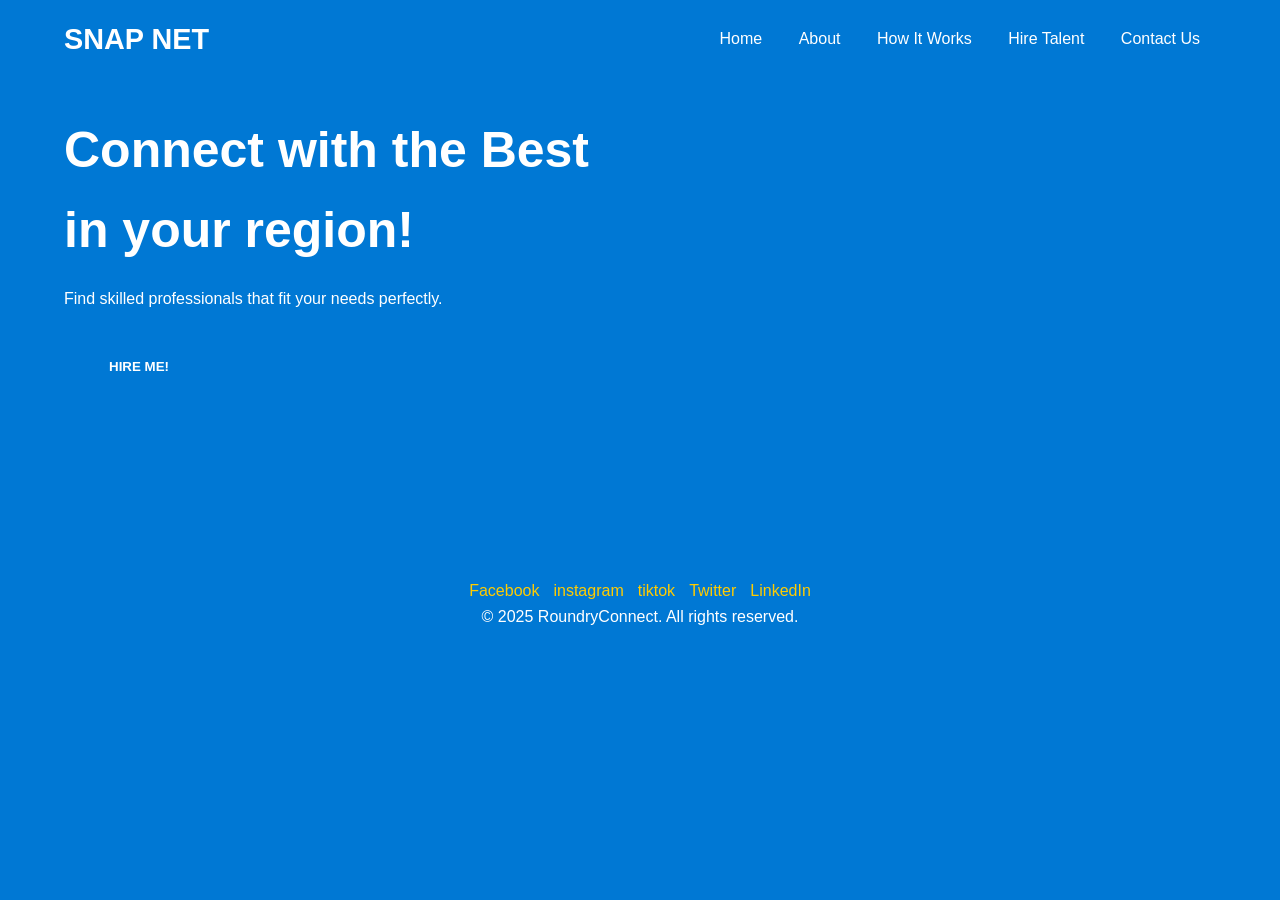
==== index.html @ f58a97e4 "Add files via upload" ====
<!DOCTYPE html>
<html lang="en">
<head>
    <meta charset="UTF-8">
    <meta name="viewport" content="width=device-width, initial-scale=1.0">
    <title>SNAP net</title>
    <link rel="stylesheet" href="style.css">
</head>
<body>
    <header class="main-header">
        <div class="container">
            <h1 class="logo">SNAP NET</h1>
            <nav class="nav-menu">
                <a href="#home">Home</a>
                <a href="about.html">About</a>
                <a href="how-it-works.html">How It Works</a>
                <a href="hire-me.html">Hire Talent</a>
                <a href="#contact">Contact Us</a>
            </nav>
        </div>
    </header>

    <section id="home" class="hero">
        <div class="container">
            <h2>Connect with the Best<br>in your region!</h2>
            <p>Find skilled professionals that fit your needs perfectly.</p>
            <!-- From Uiverse.io by alexmaracinaru --> 
<button><a href="hire-me.html">
    <span class="box">
        Hire Me!
    </span>
</a>
</button>
        </div>
        <div class="home-img">
            
        </div>
    </section>

    <footer class="main-footer">
        <div class="container">
            <div class="social-icons">
                <a href="#">Facebook</a> 
                <a href="#">instagram</a>
                <a href="#">tiktok</a>
                <a href="#">Twitter</a>
                <a href="#">LinkedIn</a>
            <p>&copy; 2025 RoundryConnect. All rights reserved.</p>
            
            </div>
        </div>
    </footer>

    <script src="script.js"></script>
</body>
</html>
---- style.css ----
/* General Reset */
* {
    margin: 0;
    padding: 0;
    box-sizing: border-box;
}

body {
    font-family: Arial, sans-serif;
    line-height: 1.6;
    color: #333;
    background-color: #0078d4;
}
body.dark-mode {background-color: #2c3e50; /* Dark background */
    color: white; /* Light text */ }
.container {
    width: 90%;
    max-width: 1200px;
    margin: 0 auto;
    font-family: Helvetica, Verdana, sans-serif;
}

/* Header */
.main-header {
    background: transparent;
    color: #fff;
    padding: 1rem 0;
}

.main-header .container {
    display: flex;
    justify-content: space-between;
    align-items: center;
    
}

.logo {
    font-size: 1.8rem;
    font-weight: bold;
}

.nav-menu a {
    color: #fff;
    text-decoration: none;
    margin: 0 1rem;
    font-size: 1rem;
    transition: color 0.3s;
}

.nav-menu a:hover {
    color: #ffdd57;
}

/* Hero Section */
.hero {
    color: #fff;
    padding: 2rem 0;
}

.hero h2 {
    font-size: 50px;
    margin-bottom: 1rem;
    font-weight: bolder;
}

.hero p {
    font-size: bolder;
    margin-bottom: 2rem;
}

/* From Uiverse.io by Cornerstone-04 */ 
.box {
    width: 140px;
    height: auto;
    float: left;
    transition: .5s linear;
    position: relative;
    display: block;
    overflow: hidden;
    padding: 15px;
    text-align: center;
    margin: 0 5px;
    background: transparent;
    text-transform: uppercase;
    font-weight: 900;
    color:white;
  }
  
  .box:before {
    position: absolute;
    content: '';
    left: 0;
    bottom: 0;
    height: 4px;
    width: 100%;
    border-bottom: 4px solid transparent;
    border-left: 4px solid transparent;
    box-sizing: border-box;
    transform: translateX(100%);
  }
  
  .box:after {
    position: absolute;
    content: '';
    top: 0;
    left: 0;
    width: 100%;
    height: 4px;
    border-top: 4px solid transparent;
    border-right: 4px solid transparent;
    box-sizing: border-box;
    transform: translateX(-100%);
  }
  
  .box:hover {
    box-shadow: 0 5px 15px rgba(0, 0, 0, 0.5);
  }
  
  .box:hover:before {
    border-color: #ffffff;
    height: 100%;
    transform: translateX(0);
    transition: .3s transform linear, .3s height linear .3s;
  }
  
  .box:hover:after {
    border-color: #ffffff;
    height: 100%;
    transform: translateX(0);
    transition: .3s transform linear, .3s height linear .5s;
  }
  
  button {
    color: rgb(255, 255, 255);
    text-decoration: none;
    cursor: pointer;
    outline: none;
    border: none;
    background: transparent;
  }

/* Info Sections */
.info-section {
    padding: 2rem 0;
    background: #fff;
    margin-bottom: 1rem;
}

.info-section h2 {
    text-align: center;
    margin-bottom: 1rem;
    color: #0078d4;
}

.info-section p {
    text-align: center;
    font-size: 1.1rem;
}

.info-section ol {
    max-width: 800px;
    margin: 0 auto;
    padding-left: 2rem;
}

.info-section li {
    margin-bottom: 0.5rem;
}

/* Talent Section */
.talent-section {
    padding: 2rem 0;
    background: #0078d4;
}

.talent-section h2 {
    text-align: center;
    margin-bottom: 2rem;
    color: #0078d4;
}

.talent-grid {
    display: grid;
    grid-template-columns: repeat(auto-fit, minmax(250px, 1fr));
    gap: 1.5rem;
}

.talent-card {
    background: #ffffff;
    border: 2px solid #0078d4;
    border-radius: 15px;
    padding: 3rem;
    text-align: center;
    transition: box-shadow 0.3s;
    margin-inline: 60px;
}

.talent-card:hover {
    box-shadow: 0 4px 10px rgba(0, 0, 0, 0.1);
}

.talent-card img {
    width: 100px;
    height: 100px;
    border-radius: 50%;
    margin-bottom: 1rem;
}

.talent-card h3 {
    font-size: 1.2rem;
    margin-bottom: 0.5rem;
    color: #0078d4;
}

.talent-card button {
    background: #0078d4;
    color: #fff;
    border: none;
    padding: 0.5rem 1rem;
    cursor: pointer;
    border-radius: 4px;
    transition: 0.3s;
}

.talent-card button:hover {
    background: #000000;
}
/* Footer */
.main-footer {
    color: #fff;
    text-align: center;
    margin-top: 150.10px;
   
}

.main-footer p {
    margin-bottom: 0.5rem;
}

.main-footer .social-icons a {
    color: #ffcc00;
    text-decoration: none;
    margin: 0 0.3rem;
    transition: color 0.3s;
}

.main-footer .social-icons a:hover {
    color: #ffc107;
}
/* From Uiverse.io by marcelodolza */ 
/* From Uiverse.io by Praashoo7 */
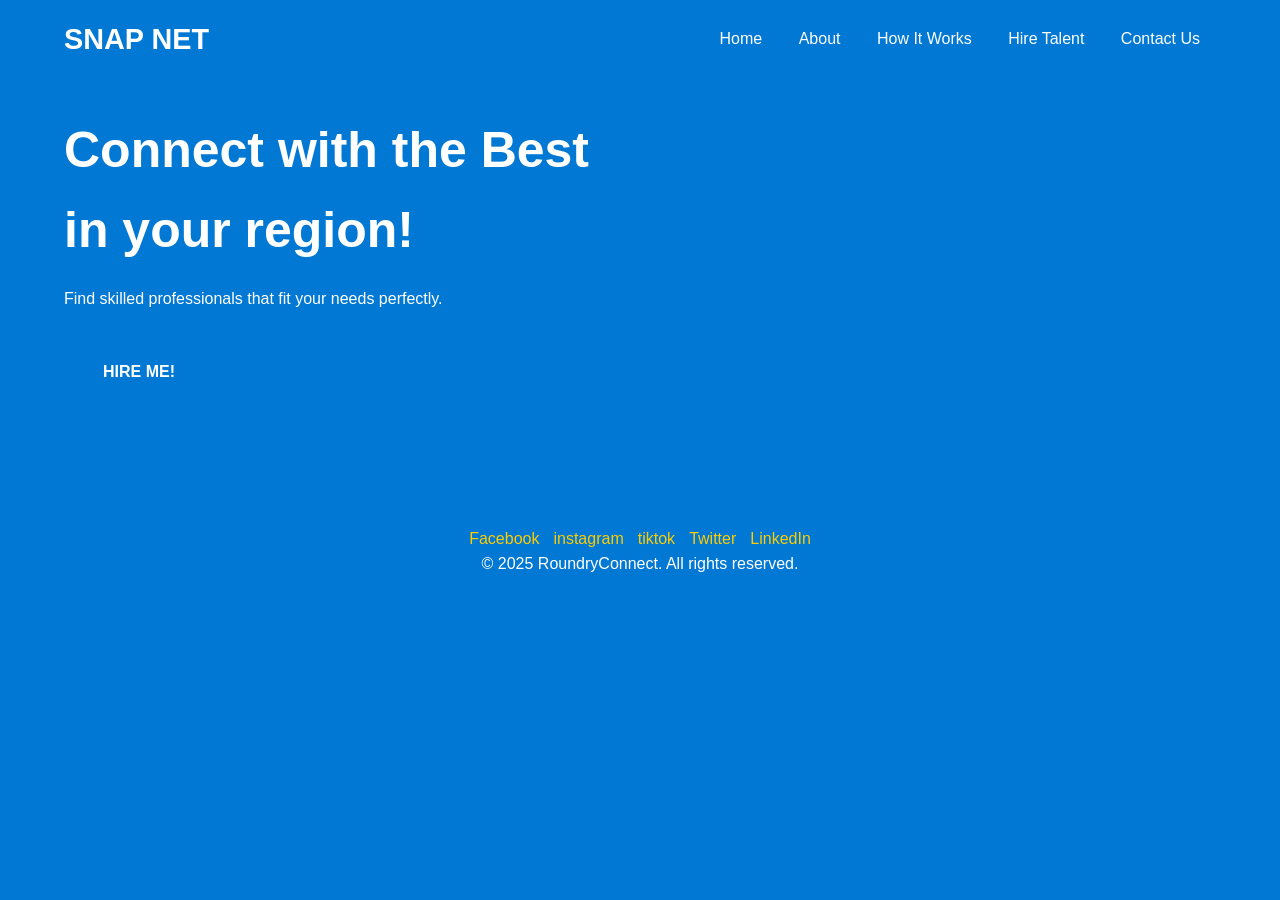
==== commit 3e7f1899: "Upgrade and fix: modern meta/OG tags, a11y, responsive CSS, JS bug fixes, READMEs; build fixes for a" ====
--- a/index.html
+++ b/index.html
@@ -3,16 +3,21 @@
 <head>
     <meta charset="UTF-8">
     <meta name="viewport" content="width=device-width, initial-scale=1.0">
-    <title>SNAP net</title>
+    <title>SnapNet — Connect with Skilled Professionals</title>
+    <meta name="description" content="SnapNet is a freelance hiring platform that connects you with skilled professionals in your region.">
+    <meta property="og:title" content="SnapNet — Connect with Skilled Professionals">
+    <meta property="og:description" content="Find skilled professionals that fit your needs perfectly.">
+    <meta property="og:type" content="website">
+    <link rel="icon" href="data:image/svg+xml,<svg xmlns='http://www.w3.org/2000/svg' viewBox='0 0 100 100'><text y='.9em' font-size='90'>⚡</text></svg>">
     <link rel="stylesheet" href="style.css">
 </head>
 <body>
     <header class="main-header">
         <div class="container">
             <h1 class="logo">SNAP NET</h1>
-            <nav class="nav-menu">
+            <nav class="nav-menu" aria-label="Main navigation">
                 <a href="#home">Home</a>
-                <a href="about.html">About</a>
+                <a href="#about">About</a>
                 <a href="how-it-works.html">How It Works</a>
                 <a href="hire-me.html">Hire Talent</a>
                 <a href="#contact">Contact Us</a>
@@ -24,13 +29,7 @@
         <div class="container">
             <h2>Connect with the Best<br>in your region!</h2>
             <p>Find skilled professionals that fit your needs perfectly.</p>
-            <!-- From Uiverse.io by alexmaracinaru --> 
-<button><a href="hire-me.html">
-    <span class="box">
-        Hire Me!
-    </span>
-</a>
-</button>
+            <a href="hire-me.html" class="box">Hire Me!</a>
         </div>
         <div class="home-img">
             
--- a/style.css
+++ b/style.css
@@ -3,6 +3,22 @@
     margin: 0;
     padding: 0;
     box-sizing: border-box;
+}
+
+:focus-visible {
+    outline: 3px solid #ffdd57;
+    outline-offset: 2px;
+}
+
+@media (prefers-reduced-motion: reduce) {
+    *,
+    *::before,
+    *::after {
+        animation-duration: 0.01ms !important;
+        animation-iteration-count: 1 !important;
+        transition-duration: 0.01ms !important;
+        scroll-behavior: auto !important;
+    }
 }
 
 body {
@@ -130,11 +146,18 @@
     transition: .3s transform linear, .3s height linear .5s;
   }
   
+  a.box {
+    color: rgb(255, 255, 255);
+    text-decoration: none;
+    cursor: pointer;
+    border: none;
+    background: transparent;
+  }
+
   button {
     color: rgb(255, 255, 255);
     text-decoration: none;
     cursor: pointer;
-    outline: none;
     border: none;
     background: transparent;
   }
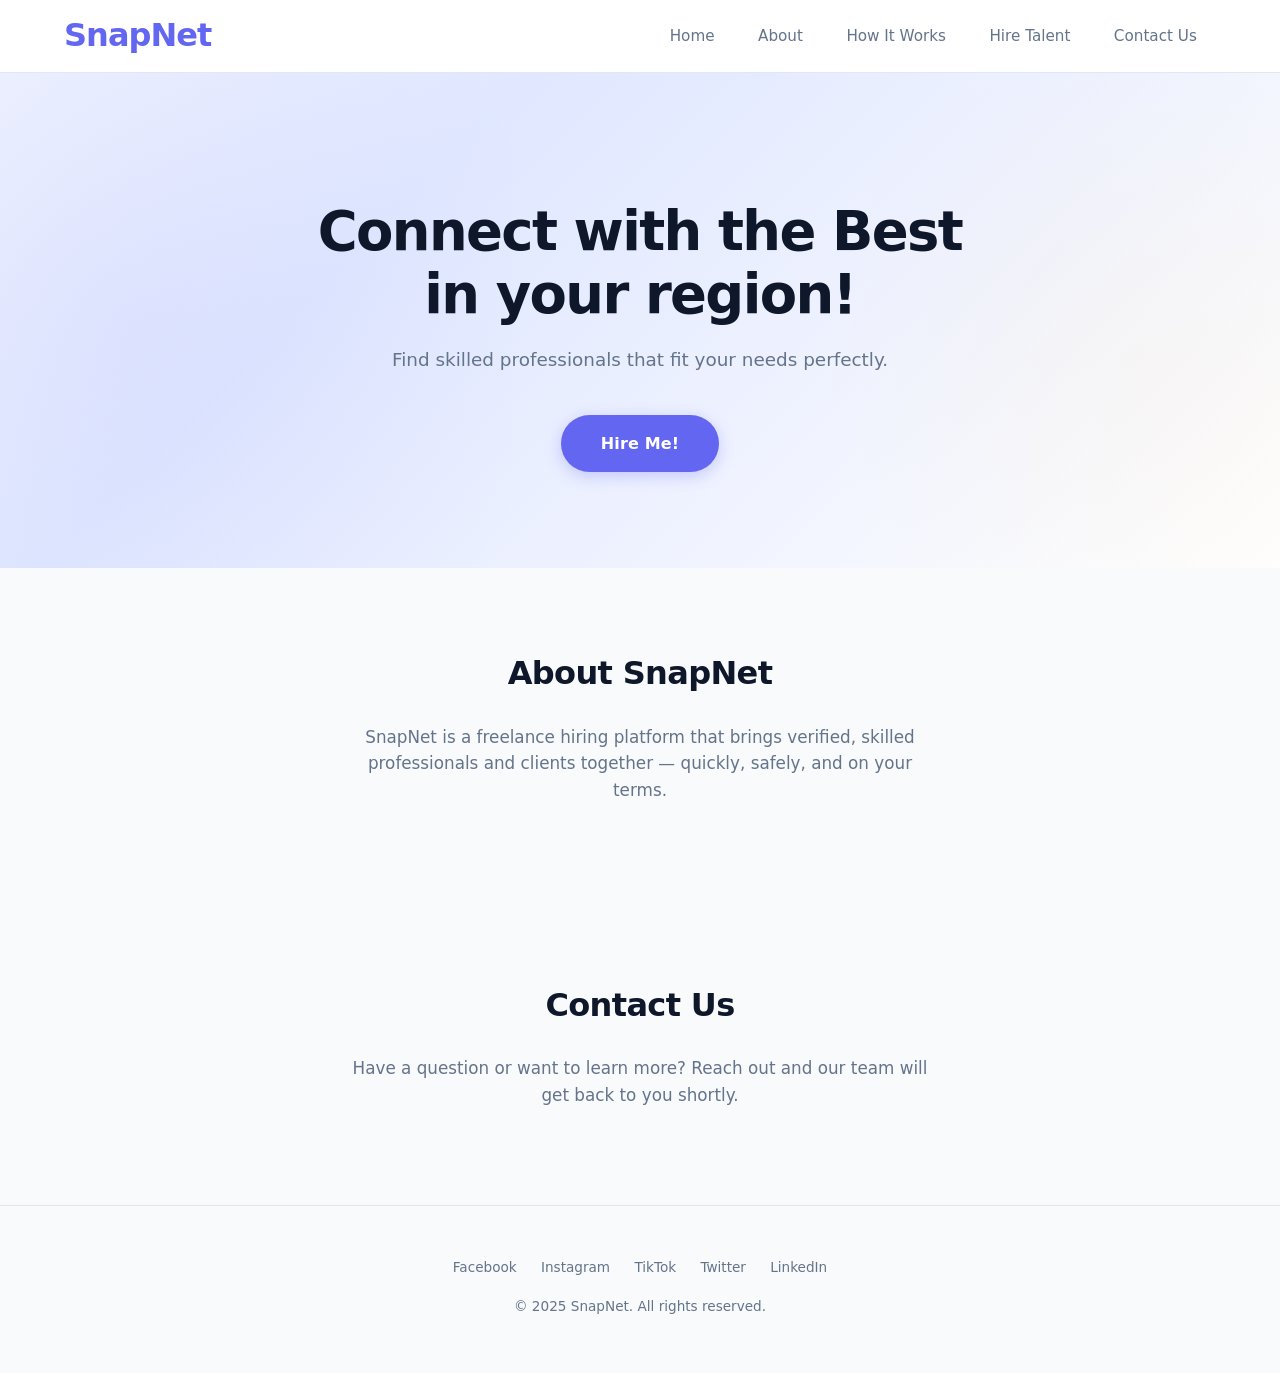
==== commit eddc910d: "Full visual redesign" ====
--- a/index.html
+++ b/index.html
@@ -1,55 +1,68 @@
-<!DOCTYPE html>
-<html lang="en">
-<head>
-    <meta charset="UTF-8">
-    <meta name="viewport" content="width=device-width, initial-scale=1.0">
-    <title>SnapNet — Connect with Skilled Professionals</title>
-    <meta name="description" content="SnapNet is a freelance hiring platform that connects you with skilled professionals in your region.">
-    <meta property="og:title" content="SnapNet — Connect with Skilled Professionals">
-    <meta property="og:description" content="Find skilled professionals that fit your needs perfectly.">
-    <meta property="og:type" content="website">
-    <link rel="icon" href="data:image/svg+xml,<svg xmlns='http://www.w3.org/2000/svg' viewBox='0 0 100 100'><text y='.9em' font-size='90'>⚡</text></svg>">
-    <link rel="stylesheet" href="style.css">
-</head>
-<body>
-    <header class="main-header">
-        <div class="container">
-            <h1 class="logo">SNAP NET</h1>
-            <nav class="nav-menu" aria-label="Main navigation">
-                <a href="#home">Home</a>
-                <a href="#about">About</a>
-                <a href="how-it-works.html">How It Works</a>
-                <a href="hire-me.html">Hire Talent</a>
-                <a href="#contact">Contact Us</a>
-            </nav>
-        </div>
-    </header>
-
-    <section id="home" class="hero">
-        <div class="container">
-            <h2>Connect with the Best<br>in your region!</h2>
-            <p>Find skilled professionals that fit your needs perfectly.</p>
-            <a href="hire-me.html" class="box">Hire Me!</a>
-        </div>
-        <div class="home-img">
-            
-        </div>
-    </section>
-
-    <footer class="main-footer">
-        <div class="container">
-            <div class="social-icons">
-                <a href="#">Facebook</a> 
-                <a href="#">instagram</a>
-                <a href="#">tiktok</a>
-                <a href="#">Twitter</a>
-                <a href="#">LinkedIn</a>
-            <p>&copy; 2025 RoundryConnect. All rights reserved.</p>
-            
-            </div>
-        </div>
-    </footer>
-
-    <script src="script.js"></script>
-</body>
-</html>
+<!DOCTYPE html>
+<html lang="en">
+<head>
+    <meta charset="UTF-8">
+    <meta name="viewport" content="width=device-width, initial-scale=1.0">
+    <title>SnapNet — Connect with Skilled Professionals</title>
+    <meta name="description" content="SnapNet is a freelance hiring platform that connects you with skilled professionals in your region.">
+    <meta property="og:title" content="SnapNet — Connect with Skilled Professionals">
+    <meta property="og:description" content="Find skilled professionals that fit your needs perfectly.">
+    <meta property="og:type" content="website">
+    <link rel="icon" href="data:image/svg+xml,<svg xmlns='http://www.w3.org/2000/svg' viewBox='0 0 100 100'><text y='.9em' font-size='90'>⚡</text></svg>">
+    <link rel="stylesheet" href="style.css">
+</head>
+<body>
+    <header class="main-header">
+        <div class="container">
+            <h1 class="logo">SnapNet</h1>
+            <nav class="nav-menu" aria-label="Main navigation">
+                <a href="#home">Home</a>
+                <a href="#about">About</a>
+                <a href="how-it-works.html">How It Works</a>
+                <a href="hire-me.html">Hire Talent</a>
+                <a href="#contact">Contact Us</a>
+            </nav>
+        </div>
+    </header>
+
+    <main>
+        <section id="home" class="hero">
+            <div class="container">
+                <h2>Connect with the Best<br>in your region!</h2>
+                <p>Find skilled professionals that fit your needs perfectly.</p>
+                <a href="hire-me.html" class="box">Hire Me!</a>
+            </div>
+            <div class="home-img"></div>
+        </section>
+
+        <section id="about" class="info-section">
+            <div class="container">
+                <h2>About SnapNet</h2>
+                <p>SnapNet is a freelance hiring platform that brings verified, skilled professionals and clients together — quickly, safely, and on your terms.</p>
+            </div>
+        </section>
+
+        <section id="contact" class="info-section">
+            <div class="container">
+                <h2>Contact Us</h2>
+                <p>Have a question or want to learn more? Reach out and our team will get back to you shortly.</p>
+            </div>
+        </section>
+    </main>
+
+    <footer class="main-footer">
+        <div class="container">
+            <div class="social-icons">
+                <a href="#">Facebook</a>
+                <a href="#">Instagram</a>
+                <a href="#">TikTok</a>
+                <a href="#">Twitter</a>
+                <a href="#">LinkedIn</a>
+            </div>
+            <p>&copy; 2025 SnapNet. All rights reserved.</p>
+        </div>
+    </footer>
+
+    <script src="script.js"></script>
+</body>
+</html>
--- a/style.css
+++ b/style.css
@@ -1,274 +1,462 @@
-/* General Reset */
-* {
-    margin: 0;
-    padding: 0;
-    box-sizing: border-box;
-}
-
-:focus-visible {
-    outline: 3px solid #ffdd57;
-    outline-offset: 2px;
-}
-
-@media (prefers-reduced-motion: reduce) {
-    *,
-    *::before,
-    *::after {
-        animation-duration: 0.01ms !important;
-        animation-iteration-count: 1 !important;
-        transition-duration: 0.01ms !important;
-        scroll-behavior: auto !important;
-    }
-}
-
-body {
-    font-family: Arial, sans-serif;
-    line-height: 1.6;
-    color: #333;
-    background-color: #0078d4;
-}
-body.dark-mode {background-color: #2c3e50; /* Dark background */
-    color: white; /* Light text */ }
-.container {
-    width: 90%;
-    max-width: 1200px;
-    margin: 0 auto;
-    font-family: Helvetica, Verdana, sans-serif;
-}
-
-/* Header */
-.main-header {
-    background: transparent;
-    color: #fff;
-    padding: 1rem 0;
-}
-
-.main-header .container {
-    display: flex;
-    justify-content: space-between;
-    align-items: center;
-    
-}
-
-.logo {
-    font-size: 1.8rem;
-    font-weight: bold;
-}
-
-.nav-menu a {
-    color: #fff;
-    text-decoration: none;
-    margin: 0 1rem;
-    font-size: 1rem;
-    transition: color 0.3s;
-}
-
-.nav-menu a:hover {
-    color: #ffdd57;
-}
-
-/* Hero Section */
-.hero {
-    color: #fff;
-    padding: 2rem 0;
-}
-
-.hero h2 {
-    font-size: 50px;
-    margin-bottom: 1rem;
-    font-weight: bolder;
-}
-
-.hero p {
-    font-size: bolder;
-    margin-bottom: 2rem;
-}
-
-/* From Uiverse.io by Cornerstone-04 */ 
-.box {
-    width: 140px;
-    height: auto;
-    float: left;
-    transition: .5s linear;
-    position: relative;
-    display: block;
-    overflow: hidden;
-    padding: 15px;
-    text-align: center;
-    margin: 0 5px;
-    background: transparent;
-    text-transform: uppercase;
-    font-weight: 900;
-    color:white;
-  }
-  
-  .box:before {
-    position: absolute;
-    content: '';
-    left: 0;
-    bottom: 0;
-    height: 4px;
-    width: 100%;
-    border-bottom: 4px solid transparent;
-    border-left: 4px solid transparent;
-    box-sizing: border-box;
-    transform: translateX(100%);
-  }
-  
-  .box:after {
-    position: absolute;
-    content: '';
-    top: 0;
-    left: 0;
-    width: 100%;
-    height: 4px;
-    border-top: 4px solid transparent;
-    border-right: 4px solid transparent;
-    box-sizing: border-box;
-    transform: translateX(-100%);
-  }
-  
-  .box:hover {
-    box-shadow: 0 5px 15px rgba(0, 0, 0, 0.5);
-  }
-  
-  .box:hover:before {
-    border-color: #ffffff;
-    height: 100%;
-    transform: translateX(0);
-    transition: .3s transform linear, .3s height linear .3s;
-  }
-  
-  .box:hover:after {
-    border-color: #ffffff;
-    height: 100%;
-    transform: translateX(0);
-    transition: .3s transform linear, .3s height linear .5s;
-  }
-  
-  a.box {
-    color: rgb(255, 255, 255);
-    text-decoration: none;
-    cursor: pointer;
-    border: none;
-    background: transparent;
-  }
-
-  button {
-    color: rgb(255, 255, 255);
-    text-decoration: none;
-    cursor: pointer;
-    border: none;
-    background: transparent;
-  }
-
-/* Info Sections */
-.info-section {
-    padding: 2rem 0;
-    background: #fff;
-    margin-bottom: 1rem;
-}
-
-.info-section h2 {
-    text-align: center;
-    margin-bottom: 1rem;
-    color: #0078d4;
-}
-
-.info-section p {
-    text-align: center;
-    font-size: 1.1rem;
-}
-
-.info-section ol {
-    max-width: 800px;
-    margin: 0 auto;
-    padding-left: 2rem;
-}
-
-.info-section li {
-    margin-bottom: 0.5rem;
-}
-
-/* Talent Section */
-.talent-section {
-    padding: 2rem 0;
-    background: #0078d4;
-}
-
-.talent-section h2 {
-    text-align: center;
-    margin-bottom: 2rem;
-    color: #0078d4;
-}
-
-.talent-grid {
-    display: grid;
-    grid-template-columns: repeat(auto-fit, minmax(250px, 1fr));
-    gap: 1.5rem;
-}
-
-.talent-card {
-    background: #ffffff;
-    border: 2px solid #0078d4;
-    border-radius: 15px;
-    padding: 3rem;
-    text-align: center;
-    transition: box-shadow 0.3s;
-    margin-inline: 60px;
-}
-
-.talent-card:hover {
-    box-shadow: 0 4px 10px rgba(0, 0, 0, 0.1);
-}
-
-.talent-card img {
-    width: 100px;
-    height: 100px;
-    border-radius: 50%;
-    margin-bottom: 1rem;
-}
-
-.talent-card h3 {
-    font-size: 1.2rem;
-    margin-bottom: 0.5rem;
-    color: #0078d4;
-}
-
-.talent-card button {
-    background: #0078d4;
-    color: #fff;
-    border: none;
-    padding: 0.5rem 1rem;
-    cursor: pointer;
-    border-radius: 4px;
-    transition: 0.3s;
-}
-
-.talent-card button:hover {
-    background: #000000;
-}
-/* Footer */
-.main-footer {
-    color: #fff;
-    text-align: center;
-    margin-top: 150.10px;
-   
-}
-
-.main-footer p {
-    margin-bottom: 0.5rem;
-}
-
-.main-footer .social-icons a {
-    color: #ffcc00;
-    text-decoration: none;
-    margin: 0 0.3rem;
-    transition: color 0.3s;
-}
-
-.main-footer .social-icons a:hover {
-    color: #ffc107;
-}
-/* From Uiverse.io by marcelodolza */ 
-/* From Uiverse.io by Praashoo7 */ 
+* {
+    margin: 0;
+    padding: 0;
+    box-sizing: border-box;
+}
+
+:focus-visible {
+    outline: 3px solid #6366f1;
+    outline-offset: 2px;
+}
+
+@media (prefers-reduced-motion: reduce) {
+    *,
+    *::before,
+    *::after {
+        animation-duration: 0.01ms !important;
+        animation-iteration-count: 1 !important;
+        transition-duration: 0.01ms !important;
+        scroll-behavior: auto !important;
+    }
+}
+
+:root {
+    --primary: #6366f1;
+    --primary-dark: #4f46e5;
+    --primary-light: #a5b4fc;
+    --accent: #f59e0b;
+    --bg: #ffffff;
+    --bg-alt: #f8fafc;
+    --text: #0f172a;
+    --text-muted: #64748b;
+    --border: #e2e8f0;
+    --radius: 14px;
+    --radius-lg: 20px;
+    --shadow-sm: 0 1px 3px rgba(0,0,0,0.04);
+    --shadow-md: 0 4px 20px rgba(99,102,241,0.08);
+    --shadow-lg: 0 12px 40px rgba(99,102,241,0.12);
+    --font: 'Segoe UI', system-ui, -apple-system, sans-serif;
+}
+
+body {
+    font-family: var(--font);
+    line-height: 1.6;
+    color: var(--text);
+    background-color: var(--bg);
+}
+
+.container {
+    width: 90%;
+    max-width: 1200px;
+    margin: 0 auto;
+}
+
+.main-header {
+    background: rgba(255,255,255,0.92);
+    backdrop-filter: blur(20px);
+    -webkit-backdrop-filter: blur(20px);
+    border-bottom: 1px solid var(--border);
+    color: var(--text);
+    padding: 0;
+    position: sticky;
+    top: 0;
+    z-index: 100;
+}
+
+.main-header .container {
+    display: flex;
+    justify-content: space-between;
+    align-items: center;
+    height: 72px;
+}
+
+.logo {
+    font-size: 2rem;
+    font-weight: 800;
+    color: var(--primary);
+    letter-spacing: -0.03em;
+}
+
+.nav-menu a {
+    color: var(--text-muted);
+    text-decoration: none;
+    margin: 0 1.2rem;
+    font-size: 0.95rem;
+    font-weight: 500;
+    transition: color 0.2s;
+    padding: 0.4rem 0;
+    border-bottom: 2px solid transparent;
+}
+
+.nav-menu a:hover {
+    color: var(--primary);
+    border-bottom-color: var(--primary);
+}
+
+.hero {
+    color: var(--text);
+    padding: 8rem 0 6rem;
+    text-align: center;
+    background: linear-gradient(135deg, #eef2ff 0%, #e0e7ff 30%, #ffffff 100%);
+    position: relative;
+    overflow: hidden;
+}
+
+.hero::before {
+    content: '';
+    position: absolute;
+    top: -50%;
+    left: -20%;
+    width: 60%;
+    height: 200%;
+    background: radial-gradient(circle, rgba(99,102,241,0.06) 0%, transparent 70%);
+    pointer-events: none;
+}
+
+.hero::after {
+    content: '';
+    position: absolute;
+    bottom: -40%;
+    right: -15%;
+    width: 50%;
+    height: 160%;
+    background: radial-gradient(circle, rgba(245,158,11,0.04) 0%, transparent 70%);
+    pointer-events: none;
+}
+
+.hero .container {
+    position: relative;
+    z-index: 1;
+}
+
+.hero h2 {
+    font-size: 3.4rem;
+    margin-bottom: 1.2rem;
+    font-weight: 800;
+    letter-spacing: -0.03em;
+    line-height: 1.15;
+    color: var(--text);
+}
+
+.hero p {
+    font-size: 1.15rem;
+    margin-bottom: 2.5rem;
+    color: var(--text-muted);
+    max-width: 520px;
+    margin-left: auto;
+    margin-right: auto;
+}
+
+.box {
+    display: inline-block;
+    padding: 16px 40px;
+    background: var(--primary);
+    color: white;
+    text-decoration: none;
+    font-weight: 700;
+    font-size: 1rem;
+    border-radius: 50px;
+    transition: all 0.3s ease;
+    box-shadow: 0 4px 16px rgba(99,102,241,0.3);
+    border: none;
+    cursor: pointer;
+    letter-spacing: 0.01em;
+}
+
+.box:hover {
+    background: var(--primary-dark);
+    transform: translateY(-2px);
+    box-shadow: 0 8px 28px rgba(99,102,241,0.4);
+}
+
+.home-img {
+    display: none;
+}
+
+.info-section {
+    padding: 5rem 0;
+    background: var(--bg-alt);
+    margin-bottom: 0;
+}
+
+.info-section h2 {
+    text-align: center;
+    margin-bottom: 1.5rem;
+    color: var(--text);
+    font-size: 2rem;
+    font-weight: 700;
+    letter-spacing: -0.02em;
+}
+
+.info-section p {
+    text-align: center;
+    font-size: 1.05rem;
+    color: var(--text-muted);
+    max-width: 600px;
+    margin: 0 auto 1rem;
+}
+
+.info-section ol {
+    max-width: 560px;
+    margin: 2rem auto 0;
+    padding-left: 0;
+    list-style: none;
+    counter-reset: step;
+}
+
+.info-section ol li {
+    counter-increment: step;
+    margin-bottom: 1.5rem;
+    padding: 1.2rem 1.5rem 1.2rem 4.5rem;
+    background: var(--bg);
+    border: 1px solid var(--border);
+    border-radius: var(--radius);
+    font-size: 1rem;
+    color: var(--text);
+    position: relative;
+    box-shadow: var(--shadow-sm);
+}
+
+.info-section ol li::before {
+    content: counter(step);
+    position: absolute;
+    left: 1.2rem;
+    top: 1.1rem;
+    width: 32px;
+    height: 32px;
+    background: var(--primary);
+    color: white;
+    border-radius: 50%;
+    display: flex;
+    align-items: center;
+    justify-content: center;
+    font-weight: 700;
+    font-size: 0.85rem;
+}
+
+.talent-section {
+    padding: 5rem 0;
+    background: var(--bg);
+}
+
+.talent-section h2 {
+    text-align: center;
+    margin-bottom: 3rem;
+    color: var(--text);
+    font-size: 2rem;
+    font-weight: 700;
+    letter-spacing: -0.02em;
+}
+
+.talent-grid {
+    display: grid;
+    grid-template-columns: repeat(auto-fit, minmax(280px, 1fr));
+    gap: 1.5rem;
+    max-width: 1000px;
+    margin: 0 auto;
+}
+
+.talent-card {
+    background: var(--bg);
+    border: 1px solid var(--border);
+    border-radius: var(--radius-lg);
+    padding: 2.5rem 2rem;
+    text-align: center;
+    transition: all 0.3s ease;
+    box-shadow: var(--shadow-sm);
+}
+
+.talent-card:hover {
+    box-shadow: var(--shadow-lg);
+    border-color: var(--primary-light);
+    transform: translateY(-4px);
+}
+
+.talent-card img {
+    width: 88px;
+    height: 88px;
+    border-radius: 50%;
+    margin-bottom: 1rem;
+    border: 3px solid var(--border);
+    object-fit: cover;
+}
+
+.talent-card h3 {
+    font-size: 1.15rem;
+    margin-bottom: 0.4rem;
+    color: var(--text);
+    font-weight: 700;
+}
+
+.talent-card p {
+    font-size: 0.9rem;
+    color: var(--text-muted);
+    margin-bottom: 1.2rem;
+}
+
+.talent-card button {
+    background: var(--primary);
+    color: white;
+    border: none;
+    padding: 10px 24px;
+    cursor: pointer;
+    border-radius: 50px;
+    transition: all 0.3s ease;
+    font-weight: 600;
+    font-size: 0.9rem;
+}
+
+.talent-card button:hover {
+    background: var(--primary-dark);
+    box-shadow: 0 4px 12px rgba(99,102,241,0.3);
+}
+
+.main-footer {
+    color: var(--text);
+    text-align: center;
+    padding: 3rem 0;
+    border-top: 1px solid var(--border);
+    background: var(--bg-alt);
+}
+
+.main-footer p {
+    margin-bottom: 0.5rem;
+    font-size: 0.85rem;
+    color: var(--text-muted);
+}
+
+.main-footer .social-icons {
+    margin-bottom: 1rem;
+}
+
+.main-footer .social-icons a {
+    color: var(--text-muted);
+    text-decoration: none;
+    margin: 0 0.6rem;
+    font-size: 0.85rem;
+    font-weight: 500;
+    transition: color 0.3s;
+}
+
+.main-footer .social-icons a:hover {
+    color: var(--primary);
+}
+
+.form {
+    max-width: 420px;
+    margin: 5rem auto;
+    padding: 3rem 2.5rem;
+    background: var(--bg);
+    border: 1px solid var(--border);
+    border-radius: var(--radius-lg);
+    box-shadow: var(--shadow-md);
+}
+
+#heading {
+    font-size: 1.5rem;
+    font-weight: 700;
+    text-align: center;
+    margin-bottom: 2rem;
+    color: var(--text);
+}
+
+.field {
+    margin-bottom: 1.2rem;
+}
+
+.input-field {
+    width: 100%;
+    padding: 14px 18px;
+    border: 1.5px solid var(--border);
+    border-radius: 10px;
+    font-size: 0.95rem;
+    font-family: var(--font);
+    color: var(--text);
+    background: var(--bg-alt);
+    transition: 0.3s ease;
+}
+
+.input-field:focus {
+    outline: none;
+    border-color: var(--primary);
+    box-shadow: 0 0 0 3px rgba(99,102,241,0.1);
+    background: var(--bg);
+}
+
+.input-field::placeholder {
+    color: var(--text-muted);
+}
+
+.btn {
+    margin-top: 0.5rem;
+}
+
+.button1 {
+    width: 100%;
+    padding: 14px;
+    background: var(--primary);
+    color: white;
+    border: none;
+    border-radius: 10px;
+    font-size: 1rem;
+    font-weight: 700;
+    cursor: pointer;
+    transition: all 0.3s ease;
+    font-family: var(--font);
+}
+
+.button1:hover {
+    background: var(--primary-dark);
+    box-shadow: 0 4px 16px rgba(99,102,241,0.3);
+}
+
+@media (max-width: 768px) {
+    .main-header .container {
+        flex-direction: column;
+        height: auto;
+        padding: 1rem 0;
+        gap: 0.5rem;
+    }
+
+    .nav-menu {
+        display: flex;
+        flex-wrap: wrap;
+        justify-content: center;
+        padding-bottom: 0.5rem;
+    }
+
+    .nav-menu a {
+        margin: 0.3rem 0.6rem;
+        font-size: 0.85rem;
+    }
+
+    .hero h2 {
+        font-size: 2.2rem;
+    }
+
+    .hero {
+        padding: 5rem 0 4rem;
+    }
+
+    .talent-grid {
+        grid-template-columns: 1fr;
+        max-width: 360px;
+    }
+
+.visually-hidden {
+    position: absolute;
+    width: 1px;
+    height: 1px;
+    padding: 0;
+    margin: -1px;
+    overflow: hidden;
+    clip: rect(0, 0, 0, 0);
+    white-space: nowrap;
+    border: 0;
+}
+
+.form {
+        margin: 3rem 1rem;
+        padding: 2rem 1.5rem;
+    }
+}
